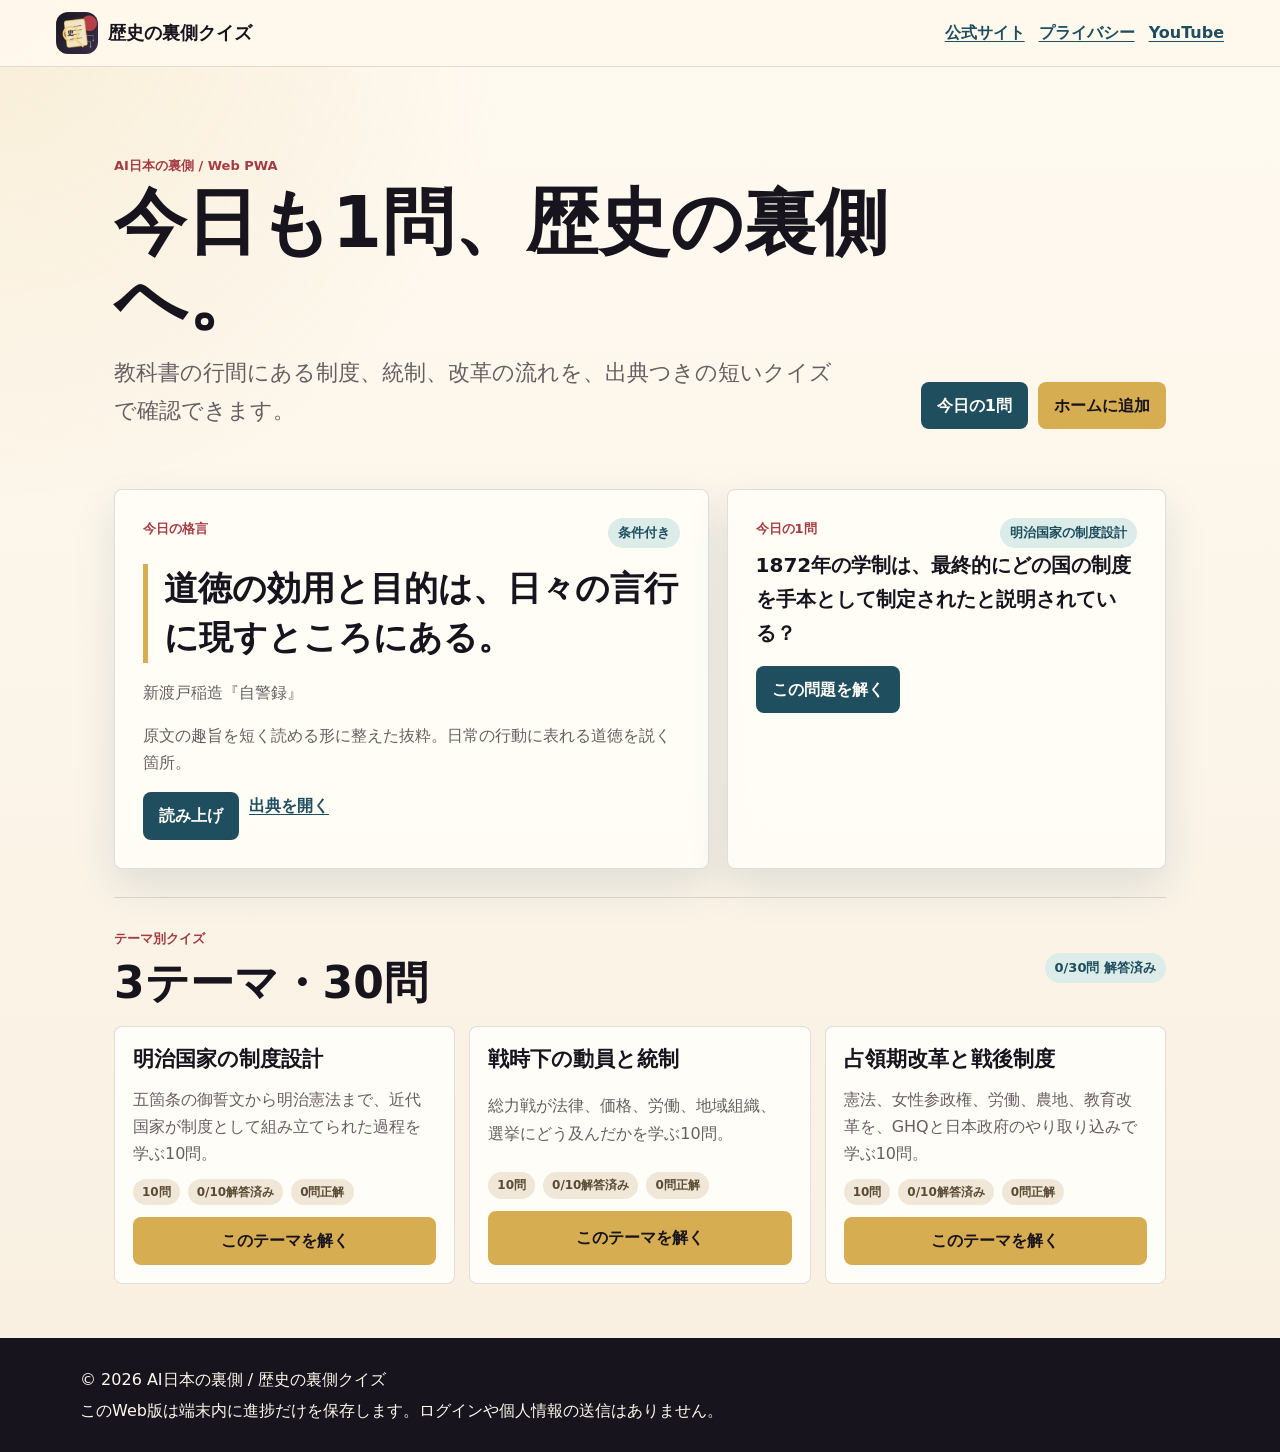
==== app/index.html @ 00c62179 "Add files via upload" ====
<!doctype html>
<html lang="ja">
<head>
  <meta charset="utf-8">
  <meta name="viewport" content="width=device-width, initial-scale=1">
  <meta name="theme-color" content="#1f4e5f">
  <meta name="description" content="AI日本の裏側と連動した、出典つきの歴史クイズPWA。今日の格言、今日の1問、テーマ別30問をスマホで読めます。">
  <title>歴史の裏側クイズ Web版 | AI日本の裏側</title>
  <link rel="manifest" href="manifest.webmanifest">
  <link rel="icon" href="../assets/app-icon-512.png">
  <link rel="apple-touch-icon" href="../assets/app-icon-512.png">
  <link rel="stylesheet" href="styles.css">
</head>
<body>
  <header class="app-header">
    <a class="brand" href="./" aria-label="歴史の裏側クイズ Web版">
      <img src="../assets/app-icon-512.png" alt="">
      <span>歴史の裏側クイズ</span>
    </a>
    <nav class="nav" aria-label="主要リンク">
      <a href="../index.html">公式サイト</a>
      <a href="../privacy.html">プライバシー</a>
      <a href="https://www.youtube.com/@AI%E6%97%A5%E6%9C%AC%E3%81%AE%E8%A3%8F%E5%81%B4" rel="noopener">YouTube</a>
    </nav>
  </header>

  <main>
    <section class="hero">
      <div>
        <p class="eyebrow">AI日本の裏側 / Web PWA</p>
        <h1>今日も1問、歴史の裏側へ。</h1>
        <p>教科書の行間にある制度、統制、改革の流れを、出典つきの短いクイズで確認できます。</p>
      </div>
      <div class="hero-actions" aria-label="クイック操作">
        <button class="primary-action" id="start-today-question" type="button">今日の1問</button>
        <button class="secondary-action" id="install-button" type="button" hidden>ホームに追加</button>
      </div>
    </section>

    <section class="daily-grid" id="today-question" aria-label="今日のコンテンツ">
      <article class="panel quote-panel">
        <div class="panel-head">
          <p class="section-label">今日の格言</p>
          <span class="certainty" id="quote-certainty">読み込み中</span>
        </div>
        <blockquote id="quote-text">読み込み中...</blockquote>
        <p class="quote-meta" id="quote-meta"></p>
        <p class="quote-note" id="quote-note"></p>
        <div class="inline-actions">
          <button type="button" id="speak-quote">読み上げ</button>
          <a id="quote-source" href="#" rel="noopener">出典を開く</a>
        </div>
      </article>

      <article class="panel question-panel">
        <div class="panel-head">
          <p class="section-label">今日の1問</p>
          <span id="today-theme">読み込み中</span>
        </div>
        <p class="prompt" id="today-prompt">読み込み中...</p>
        <div class="inline-actions">
          <button type="button" id="open-today-question">この問題を解く</button>
        </div>
      </article>
    </section>

    <section class="section" id="themes">
      <div class="section-title">
        <div>
          <p class="section-label">テーマ別クイズ</p>
          <h2>3テーマ・30問</h2>
        </div>
        <p class="saved-state" id="saved-state">進捗を読み込み中</p>
      </div>
      <div class="theme-list" id="theme-list"></div>
    </section>

    <section class="quiz-shell" id="quiz-shell" hidden>
      <div class="quiz-top">
        <button type="button" class="ghost-button" id="back-to-themes">テーマ一覧へ</button>
        <p id="quiz-progress"></p>
      </div>
      <article class="panel quiz-card">
        <div class="panel-head">
          <p class="section-label" id="quiz-theme"></p>
          <span class="certainty" id="quiz-certainty"></span>
        </div>
        <h2 id="quiz-prompt"></h2>
        <div class="choice-list" id="choice-list"></div>
        <div class="result" id="result" hidden>
          <p class="result-title" id="result-title"></p>
          <p id="result-explanation"></p>
          <p id="contested-note" class="contested-note"></p>
          <div class="source-list" id="source-list"></div>
          <div class="inline-actions">
            <button type="button" id="next-question">次の問題</button>
            <button type="button" id="retry-question">もう一度</button>
          </div>
        </div>
      </article>
    </section>
  </main>

  <footer class="app-footer">
    <p>© 2026 AI日本の裏側 / 歴史の裏側クイズ</p>
    <p>このWeb版は端末内に進捗だけを保存します。ログインや個人情報の送信はありません。</p>
  </footer>

  <script src="app.js" type="module"></script>
</body>
</html>
---- app/styles.css ----
:root {
  color-scheme: light;
  --ink: #17141d;
  --muted: #675e62;
  --paper: #fff8ec;
  --paper-strong: #fffdf7;
  --line: rgba(23, 20, 29, 0.13);
  --gold: #d7ad51;
  --teal: #1f4e5f;
  --teal-soft: #dbece9;
  --red: #a53b43;
  --green: #2f7656;
  --shadow: 0 18px 42px rgba(31, 78, 95, 0.12);
}

* {
  box-sizing: border-box;
}

html {
  background: var(--paper);
}

body {
  margin: 0;
  background:
    radial-gradient(circle at 0 0, rgba(215, 173, 81, 0.16), transparent 32rem),
    linear-gradient(180deg, #fffaf1 0%, #f8efe0 100%);
  color: var(--ink);
  font-family: "Yu Gothic UI", "Meiryo", system-ui, sans-serif;
  line-height: 1.7;
  min-height: 100vh;
}

button,
a {
  font: inherit;
}

a {
  color: var(--teal);
  font-weight: 800;
  text-decoration-thickness: 0.08em;
  text-underline-offset: 0.16em;
}

button {
  border: 0;
  cursor: pointer;
}

.app-header {
  align-items: center;
  background: rgba(255, 248, 236, 0.94);
  border-bottom: 1px solid var(--line);
  display: flex;
  justify-content: space-between;
  gap: 18px;
  padding: 12px clamp(18px, 5vw, 56px);
  position: sticky;
  top: 0;
  z-index: 20;
}

.brand {
  align-items: center;
  color: var(--ink);
  display: inline-flex;
  gap: 10px;
  min-width: 0;
  text-decoration: none;
}

.brand img {
  border-radius: 12px;
  height: 42px;
  width: 42px;
}

.brand span {
  font-size: 18px;
  font-weight: 900;
  overflow-wrap: anywhere;
}

.nav {
  display: flex;
  flex-wrap: wrap;
  gap: 14px;
  justify-content: flex-end;
}

main {
  margin: 0 auto;
  max-width: 1120px;
  padding: 28px clamp(16px, 4vw, 34px) 54px;
}

.hero {
  align-items: end;
  display: grid;
  gap: 24px;
  grid-template-columns: minmax(0, 1fr) auto;
  min-height: 260px;
  padding: clamp(28px, 7vw, 60px) 0;
}

.eyebrow,
.section-label {
  color: var(--red);
  font-size: 13px;
  font-weight: 900;
  letter-spacing: 0;
  margin: 0 0 8px;
}

h1,
h2,
p {
  overflow-wrap: anywhere;
}

h1 {
  font-size: clamp(36px, 8vw, 72px);
  line-height: 1.05;
  margin: 0 0 18px;
}

.hero p:not(.eyebrow) {
  color: var(--muted);
  font-size: clamp(17px, 2.4vw, 22px);
  margin: 0;
  max-width: 720px;
}

.hero-actions,
.inline-actions {
  display: flex;
  flex-wrap: wrap;
  gap: 10px;
}

.primary-action,
.secondary-action,
.inline-actions button,
.ghost-button {
  align-items: center;
  border-radius: 8px;
  display: inline-flex;
  font-weight: 900;
  justify-content: center;
  min-height: 44px;
  padding: 10px 16px;
}

.primary-action,
.inline-actions button {
  background: var(--teal);
  color: #fffdf7;
}

.secondary-action {
  background: var(--gold);
  color: var(--ink);
}

.ghost-button {
  background: var(--teal-soft);
  color: var(--teal);
}

.daily-grid {
  display: grid;
  gap: 18px;
  grid-template-columns: minmax(0, 1.15fr) minmax(280px, 0.85fr);
}

.panel {
  background: rgba(255, 253, 247, 0.92);
  border: 1px solid var(--line);
  border-radius: 8px;
  box-shadow: var(--shadow);
  min-width: 0;
  padding: clamp(18px, 3.2vw, 28px);
}

.panel-head,
.section-title,
.quiz-top {
  align-items: center;
  display: flex;
  gap: 14px;
  justify-content: space-between;
}

.certainty,
#today-theme,
.saved-state,
#quiz-progress {
  background: var(--teal-soft);
  border-radius: 999px;
  color: var(--teal);
  display: inline-flex;
  font-size: 13px;
  font-weight: 900;
  padding: 4px 10px;
  white-space: nowrap;
}

blockquote {
  border-left: 5px solid var(--gold);
  font-size: clamp(24px, 4vw, 34px);
  font-weight: 900;
  line-height: 1.45;
  margin: 16px 0;
  padding-left: 16px;
}

.quote-meta,
.quote-note,
.prompt {
  color: var(--muted);
  margin: 0 0 16px;
}

.prompt {
  color: var(--ink);
  font-size: 20px;
  font-weight: 800;
}

.section {
  border-top: 1px solid var(--line);
  margin-top: 28px;
  padding-top: 30px;
}

.section-title {
  margin-bottom: 18px;
}

.section-title h2 {
  font-size: clamp(28px, 5vw, 44px);
  line-height: 1.15;
  margin: 0;
}

.theme-list {
  display: grid;
  gap: 14px;
  grid-template-columns: repeat(3, minmax(0, 1fr));
}

.theme-card {
  background: var(--paper-strong);
  border: 1px solid var(--line);
  border-radius: 8px;
  display: grid;
  gap: 12px;
  min-height: 230px;
  padding: 18px;
}

.theme-card h3 {
  font-size: 21px;
  line-height: 1.35;
  margin: 0;
}

.theme-card p {
  color: var(--muted);
  margin: 0;
}

.theme-meta {
  align-items: center;
  display: flex;
  flex-wrap: wrap;
  gap: 8px;
  margin-top: auto;
}

.theme-meta span {
  background: #f0e7d8;
  border-radius: 999px;
  color: #5a4b34;
  font-size: 12px;
  font-weight: 900;
  padding: 3px 9px;
}

.theme-card button {
  background: var(--gold);
  border-radius: 8px;
  color: var(--ink);
  font-weight: 900;
  min-height: 44px;
  padding: 10px 14px;
}

.quiz-shell {
  margin-top: 28px;
}

.quiz-top {
  margin-bottom: 12px;
}

.quiz-card h2 {
  font-size: clamp(23px, 4vw, 36px);
  line-height: 1.35;
  margin: 12px 0 18px;
}

.choice-list {
  display: grid;
  gap: 10px;
}

.choice {
  background: #fffaf1;
  border: 1px solid var(--line);
  border-radius: 8px;
  color: var(--ink);
  display: grid;
  font-weight: 800;
  gap: 8px;
  grid-template-columns: 34px minmax(0, 1fr);
  min-height: 58px;
  padding: 12px;
  text-align: left;
}

.choice:disabled {
  cursor: default;
  opacity: 0.9;
}

.choice.correct {
  background: #e5f2e9;
  border-color: rgba(47, 118, 86, 0.55);
}

.choice.wrong {
  background: #f8e5e4;
  border-color: rgba(165, 59, 67, 0.5);
}

.choice-id {
  align-items: center;
  background: var(--teal);
  border-radius: 8px;
  color: #fff;
  display: inline-flex;
  height: 34px;
  justify-content: center;
  width: 34px;
}

.result {
  border-top: 1px solid var(--line);
  margin-top: 18px;
  padding-top: 18px;
}

.result-title {
  font-size: 20px;
  font-weight: 900;
  margin: 0 0 8px;
}

.contested-note {
  color: var(--red);
  font-weight: 800;
}

.source-list {
  display: grid;
  gap: 10px;
  margin: 14px 0 18px;
}

.source-item {
  background: #f7efe3;
  border-radius: 8px;
  padding: 12px;
}

.source-item p {
  color: var(--muted);
  margin: 5px 0 0;
}

.app-footer {
  background: var(--ink);
  color: var(--paper);
  padding: 24px clamp(16px, 4vw, 34px);
}

.app-footer p {
  margin: 4px auto;
  max-width: 1120px;
}

.is-hidden {
  display: none !important;
}

@media (max-width: 860px) {
  .app-header,
  .hero,
  .daily-grid,
  .section-title,
  .quiz-top {
    align-items: stretch;
    display: flex;
    flex-direction: column;
  }

  .nav {
    justify-content: flex-start;
  }

  .theme-list {
    grid-template-columns: 1fr;
  }

  .panel-head {
    align-items: flex-start;
    flex-direction: column;
  }
}
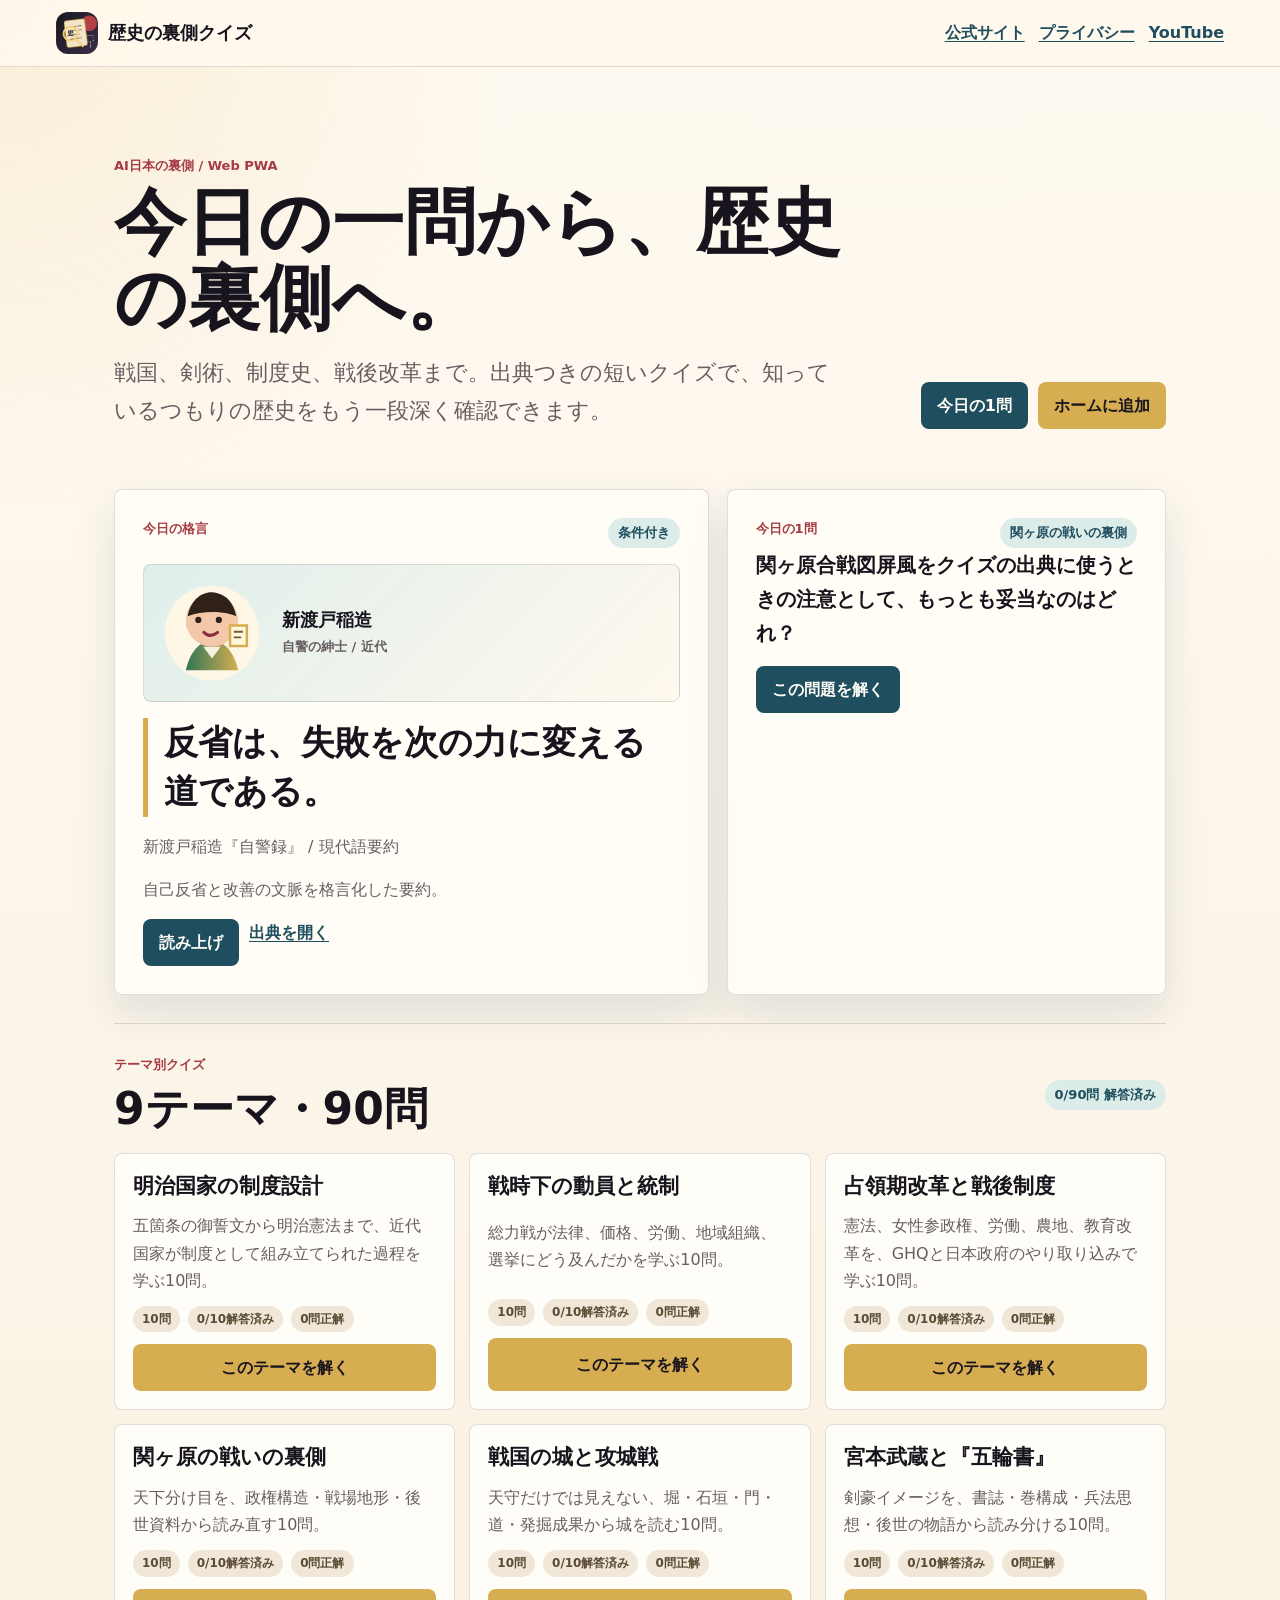
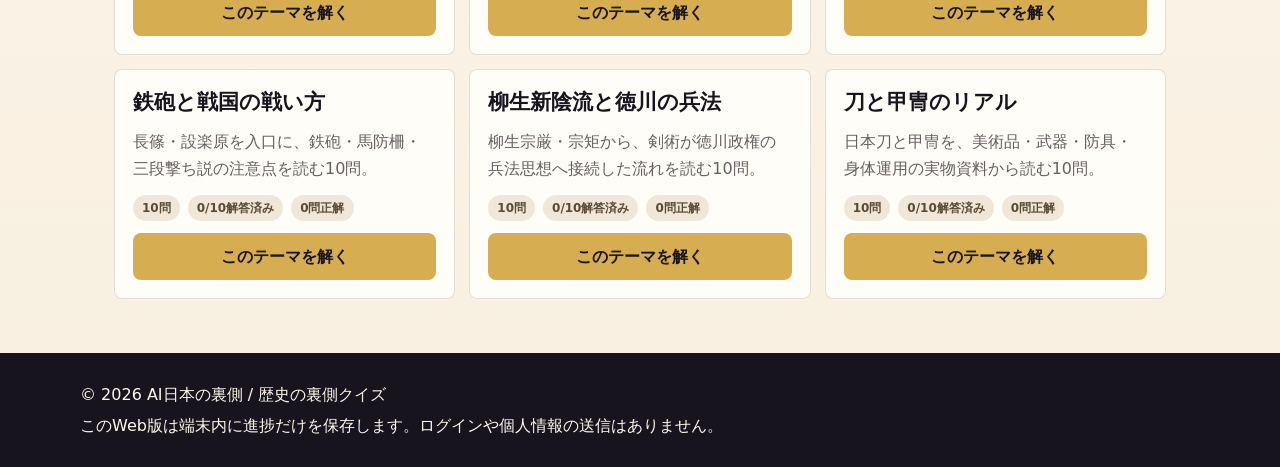
==== commit 141cd583: "Add files via upload" ====
--- a/app/index.html
+++ b/app/index.html
@@ -4,7 +4,7 @@
   <meta charset="utf-8">
   <meta name="viewport" content="width=device-width, initial-scale=1">
   <meta name="theme-color" content="#1f4e5f">
-  <meta name="description" content="AI日本の裏側と連動した、出典つきの歴史クイズPWA。今日の格言、今日の1問、テーマ別30問をスマホで読めます。">
+  <meta name="description" content="AI日本の裏側と連動した、出典つき歴史クイズPWA。今日の格言、今日の1問、テーマ別90問をスマホで読めます。">
   <title>歴史の裏側クイズ Web版 | AI日本の裏側</title>
   <link rel="manifest" href="manifest.webmanifest">
   <link rel="icon" href="../assets/app-icon-512.png">
@@ -28,8 +28,8 @@
     <section class="hero">
       <div>
         <p class="eyebrow">AI日本の裏側 / Web PWA</p>
-        <h1>今日も1問、歴史の裏側へ。</h1>
-        <p>教科書の行間にある制度、統制、改革の流れを、出典つきの短いクイズで確認できます。</p>
+        <h1>今日の一問から、歴史の裏側へ。</h1>
+        <p>戦国、剣術、制度史、戦後改革まで。出典つきの短いクイズで、知っているつもりの歴史をもう一段深く確認できます。</p>
       </div>
       <div class="hero-actions" aria-label="クイック操作">
         <button class="primary-action" id="start-today-question" type="button">今日の1問</button>
@@ -42,6 +42,13 @@
         <div class="panel-head">
           <p class="section-label">今日の格言</p>
           <span class="certainty" id="quote-certainty">読み込み中</span>
+        </div>
+        <div class="character-stage quote-character" id="quote-character" aria-live="polite">
+          <div class="character-avatar" id="quote-avatar" aria-hidden="true"></div>
+          <div class="character-caption">
+            <strong id="quote-character-name">読み込み中</strong>
+            <span id="quote-character-role"></span>
+          </div>
         </div>
         <blockquote id="quote-text">読み込み中...</blockquote>
         <p class="quote-meta" id="quote-meta"></p>
@@ -68,7 +75,7 @@
       <div class="section-title">
         <div>
           <p class="section-label">テーマ別クイズ</p>
-          <h2>3テーマ・30問</h2>
+          <h2>9テーマ・90問</h2>
         </div>
         <p class="saved-state" id="saved-state">進捗を読み込み中</p>
       </div>
@@ -84,6 +91,13 @@
         <div class="panel-head">
           <p class="section-label" id="quiz-theme"></p>
           <span class="certainty" id="quiz-certainty"></span>
+        </div>
+        <div class="character-stage quiz-character" id="quiz-character" aria-live="polite">
+          <div class="character-avatar" id="quiz-avatar" aria-hidden="true"></div>
+          <div class="character-caption">
+            <strong id="quiz-character-name">史料読み係</strong>
+            <span id="quiz-character-role"></span>
+          </div>
         </div>
         <h2 id="quiz-prompt"></h2>
         <div class="choice-list" id="choice-list"></div>
@@ -102,7 +116,7 @@
   </main>
 
   <footer class="app-footer">
-    <p>© 2026 AI日本の裏側 / 歴史の裏側クイズ</p>
+    <p>&copy; 2026 AI日本の裏側 / 歴史の裏側クイズ</p>
     <p>このWeb版は端末内に進捗だけを保存します。ログインや個人情報の送信はありません。</p>
   </footer>
 
--- a/app/styles.css
+++ b/app/styles.css
@@ -229,6 +229,111 @@
   font-weight: 800;
 }
 
+.character-stage {
+  align-items: center;
+  background: linear-gradient(135deg, rgba(219, 236, 233, 0.88), rgba(255, 248, 236, 0.92));
+  border: 1px solid var(--line);
+  border-radius: 8px;
+  display: grid;
+  gap: 14px;
+  grid-template-columns: 112px minmax(0, 1fr);
+  margin: 16px 0;
+  min-height: 128px;
+  overflow: hidden;
+  padding: 12px;
+}
+
+.character-avatar {
+  aspect-ratio: 1;
+  display: grid;
+  place-items: center;
+  width: 112px;
+}
+
+.character-avatar svg {
+  display: block;
+  height: 100%;
+  width: 100%;
+}
+
+.character-caption {
+  display: grid;
+  gap: 4px;
+  min-width: 0;
+}
+
+.character-caption strong {
+  font-size: 18px;
+  line-height: 1.3;
+}
+
+.character-caption span {
+  color: var(--muted);
+  font-size: 13px;
+  font-weight: 800;
+}
+
+.character-stage[data-mood="speaking"] .character-avatar {
+  animation: avatar-talk 0.44s ease-in-out infinite;
+}
+
+.character-stage[data-mood="correct"] .character-avatar {
+  animation: avatar-correct 0.72s ease-out 1;
+}
+
+.character-stage[data-mood="wrong"] .character-avatar {
+  animation: avatar-wrong 0.48s ease-in-out 1;
+}
+
+.character-stage[data-mood="thinking"] .character-avatar {
+  animation: avatar-think 1.8s ease-in-out infinite;
+}
+
+@keyframes avatar-talk {
+  0%,
+  100% {
+    transform: translateY(0) rotate(0deg);
+  }
+  50% {
+    transform: translateY(-5px) rotate(-2deg);
+  }
+}
+
+@keyframes avatar-correct {
+  0% {
+    transform: scale(0.94);
+  }
+  45% {
+    transform: scale(1.1) rotate(-3deg);
+  }
+  100% {
+    transform: scale(1);
+  }
+}
+
+@keyframes avatar-wrong {
+  0%,
+  100% {
+    transform: translateX(0);
+  }
+  25% {
+    transform: translateX(-6px);
+  }
+  75% {
+    transform: translateX(6px);
+  }
+}
+
+@keyframes avatar-think {
+  0%,
+  100% {
+    transform: translateY(0);
+  }
+  50% {
+    transform: translateY(-3px);
+  }
+}
+
 .section {
   border-top: 1px solid var(--line);
   margin-top: 28px;
@@ -429,4 +534,13 @@
     align-items: flex-start;
     flex-direction: column;
   }
-}
+
+  .character-stage {
+    grid-template-columns: 92px minmax(0, 1fr);
+    min-height: 108px;
+  }
+
+  .character-avatar {
+    width: 92px;
+  }
+}
